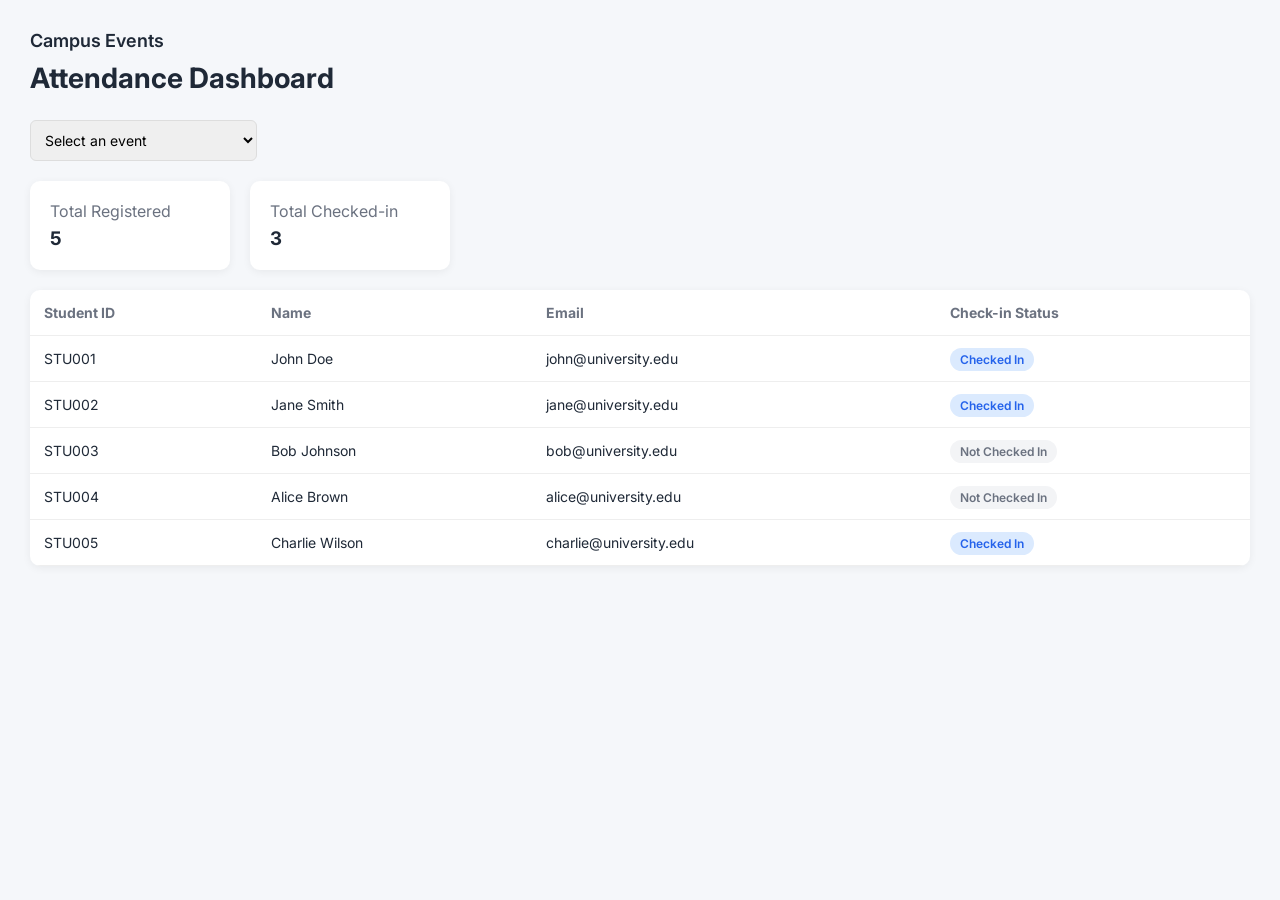
==== frontend/dashboard.html @ d7504936 "Move remaining frontend files into /frontend" ====
<!DOCTYPE html>
<html lang="en">
<head>
  <meta charset="UTF-8" />
  <meta name="viewport" content="width=device-width, initial-scale=1.0" />
  <title>Attendance Dashboard</title>

  <link href="https://fonts.googleapis.com/css2?family=Inter:wght@400;600&display=swap" rel="stylesheet">
  <link rel="stylesheet" href="style.css">
</head>
<body>

  <div class="header">
    <h1>Campus Events</h1>
    <h2>Attendance Dashboard</h2>
  </div>

  <!-- Event Selector -->
  <div class="dashboard-top">
    <select class="event-select">
      <option>Select an event</option>
      <option>Tech Talk: Introduction to AI</option>
      <option>Career Fair 2026</option>
      <option>Photography Workshop</option>
    </select>
  </div>

  <!-- Summary Cards -->
  <div class="summary-cards">
    <div class="summary-card">
      <p>Total Registered</p>
      <h3>5</h3>
    </div>
    <div class="summary-card">
      <p>Total Checked-in</p>
      <h3>3</h3>
    </div>
  </div>

  <!-- Attendance Table -->
  <div class="table-container">
    <table>
      <thead>
        <tr>
          <th>Student ID</th>
          <th>Name</th>
          <th>Email</th>
          <th>Check-in Status</th>
        </tr>
      </thead>
      <tbody>
        <tr>
          <td>STU001</td>
          <td>John Doe</td>
          <td>john@university.edu</td>
          <td><span class="status yes">Checked In</span></td>
        </tr>
        <tr>
          <td>STU002</td>
          <td>Jane Smith</td>
          <td>jane@university.edu</td>
          <td><span class="status yes">Checked In</span></td>
        </tr>
        <tr>
          <td>STU003</td>
          <td>Bob Johnson</td>
          <td>bob@university.edu</td>
          <td><span class="status no">Not Checked In</span></td>
        </tr>
        <tr>
          <td>STU004</td>
          <td>Alice Brown</td>
          <td>alice@university.edu</td>
          <td><span class="status no">Not Checked In</span></td>
        </tr>
        <tr>
          <td>STU005</td>
          <td>Charlie Wilson</td>
          <td>charlie@university.edu</td>
          <td><span class="status yes">Checked In</span></td>
        </tr>
      </tbody>
    </table>
  </div>

</body>
</html>
---- frontend/style.css ----
* {
  box-sizing: border-box;
  margin: 0;
  padding: 0;
  font-family: 'Inter', sans-serif;
}

body {
  background: #f5f7fa;
  padding: 30px;
  color: #1f2937;
}

/* Header */
.header h1 {
  font-size: 18px;
  font-weight: 600;
  margin-bottom: 10px;
}

.header h2 {
  font-size: 28px;
  margin-bottom: 25px;
}

/* Grid Layout */
.events-grid {
  display: grid;
  grid-template-columns: repeat(auto-fill, minmax(320px, 1fr));
  gap: 25px;
}

/* Cards */
.card {
  background: white;
  padding: 22px;
  border-radius: 10px;
  box-shadow: 0 2px 8px rgba(0,0,0,0.06);
  transition: 0.2s ease;
}

.card:hover {
  transform: translateY(-4px);
}

.card h3 {
  font-size: 18px;
  margin-bottom: 12px;
}

.card p {
  font-size: 14px;
  color: #6b7280;
  margin: 6px 0;
}

.card i {
  margin-right: 8px;
  color: #9ca3af;
}

/* Button */
.card button {
  margin-top: 15px;
  width: 100%;
  padding: 10px;
  border: none;
  border-radius: 6px;
  background: #2563eb;
  color: white;
  font-weight: 600;
  cursor: pointer;
  transition: 0.2s;
}

.card button:hover {
  background: #1d4ed8;
}
/* Registration Form */
.form-container {
  max-width: 420px;
  margin: 50px auto;
  background: white;
  padding: 30px;
  border-radius: 10px;
  box-shadow: 0 2px 10px rgba(0,0,0,0.08);
}

.form-container h2 {
  text-align: center;
  margin-bottom: 20px;
}

.form-container label {
  display: block;
  margin: 12px 0 6px;
  font-size: 14px;
}

.form-container input {
  width: 100%;
  padding: 10px;
  border: 1px solid #ddd;
  border-radius: 6px;
  font-size: 14px;
}

.submit-btn {
  margin-top: 18px;
  width: 100%;
  padding: 10px;
  border: none;
  border-radius: 6px;
  background: #2563eb;
  color: white;
  font-weight: 600;
  cursor: pointer;
}

.submit-btn:hover {
  background: #1d4ed8;
}
/* QR PAGE */
.qr-container {
  max-width: 500px;
  margin: 60px auto;
  background: white;
  padding: 40px 30px;
  border-radius: 12px;
  box-shadow: 0 2px 10px rgba(0,0,0,0.08);
  text-align: center;
}

.qr-box {
  width: 240px;
  height: 240px;
  margin: 0 auto 25px;
  border: 2px dashed #ccc;
  display: flex;
  align-items: center;
  justify-content: center;
  color: #999;
  font-weight: 600;
  border-radius: 8px;
}

.student-name {
  margin: 10px 0 5px;
  font-size: 20px;
}

.event-name {
  color: #6b7280;
  margin-bottom: 20px;
}

.back-btn {
  padding: 8px 16px;
  border: 1px solid #ddd;
  background: white;
  border-radius: 6px;
  cursor: pointer;
}
/* Dashboard */
.dashboard-top {
  margin: 20px 0;
}

.event-select {
  padding: 10px;
  border-radius: 6px;
  border: 1px solid #ddd;
  font-size: 14px;
}

/* Summary Cards */
.summary-cards {
  display: flex;
  gap: 20px;
  margin: 20px 0;
}

.summary-card {
  background: white;
  padding: 20px;
  border-radius: 10px;
  box-shadow: 0 2px 8px rgba(0,0,0,0.06);
  width: 200px;
}

.summary-card p {
  color: #6b7280;
  margin-bottom: 6px;
}

/* Table */
.table-container {
  background: white;
  border-radius: 10px;
  box-shadow: 0 2px 8px rgba(0,0,0,0.06);
  overflow-x: auto;
}

table {
  width: 100%;
  border-collapse: collapse;
}

th, td {
  padding: 14px;
  text-align: left;
  border-bottom: 1px solid #eee;
  font-size: 14px;
}

th {
  color: #6b7280;
}

.status {
  padding: 4px 10px;
  border-radius: 20px;
  font-size: 12px;
  font-weight: 600;
}

.status.yes {
  background: #dbeafe;
  color: #2563eb;
}

.status.no {
  background: #f3f4f6;
  color: #6b7280;
}
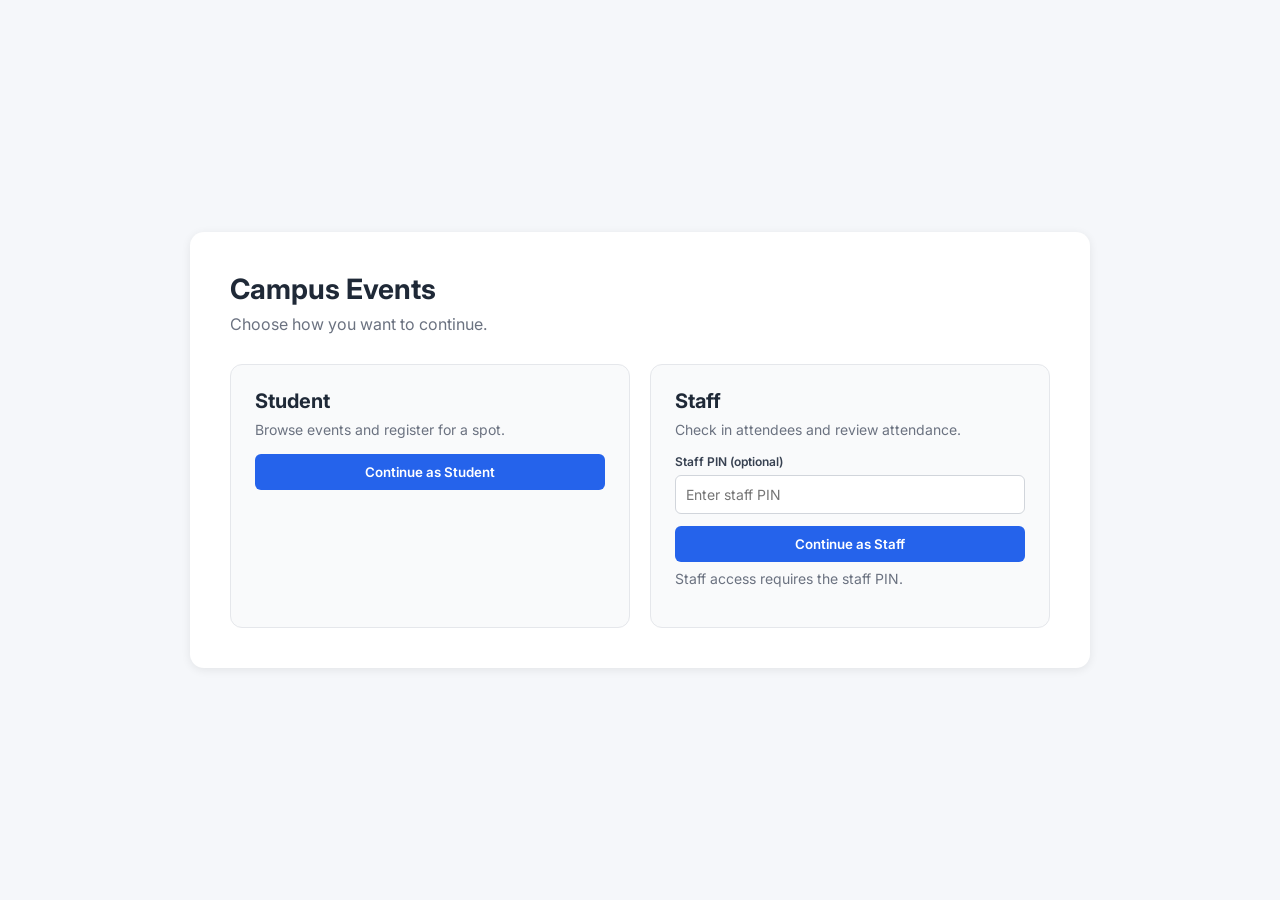
==== commit 0669d737: "feat: add frontend integration, checkin page, api.js, and new pages" ====
--- a/frontend/dashboard.html
+++ b/frontend/dashboard.html
@@ -7,81 +7,176 @@
 
   <link href="https://fonts.googleapis.com/css2?family=Inter:wght@400;600&display=swap" rel="stylesheet">
   <link rel="stylesheet" href="style.css">
+  <script src="api.js"></script>
+  <style>
+    .dashboard-container {
+      max-width: 1200px;
+      margin: 0 auto;
+    }
+    .back-link {
+      display: inline-block;
+      margin: 20px;
+      color: #2563eb;
+      text-decoration: none;
+      font-weight: 600;
+    }
+    .back-link:hover {
+      text-decoration: underline;
+    }
+  </style>
 </head>
 <body>
 
+  <a href="index.html" class="back-link">← Back to Home</a>
+
   <div class="header">
-    <h1>Campus Events</h1>
-    <h2>Attendance Dashboard</h2>
-  </div>
+    <div style="display: flex; justify-content: space-between; align-items: center; gap: 20px;">
+      <div>
+        <h1>Campus Events</h1>
+        <h2>Attendance Dashboard</h2>
+      </div>
+      <div style="display: flex; gap: 10px;">
+        <a href="checkin.html" class="dashboard-link">📱 Staff Check-In</a>
+        <a href="create_event.html" class="dashboard-link">➕ Create Event</a>
+      </div>
+    </div>
+  </div>
 
-  <!-- Event Selector -->
-  <div class="dashboard-top">
-    <select class="event-select">
-      <option>Select an event</option>
-      <option>Tech Talk: Introduction to AI</option>
-      <option>Career Fair 2026</option>
-      <option>Photography Workshop</option>
-    </select>
-  </div>
+  <div class="dashboard-container">
+    <!-- Event Selector -->
+    <div class="dashboard-top">
+      <select class="event-select" id="eventSelect" onchange="loadAttendanceData()">
+        <option value="">Select an event</option>
+      </select>
+    </div>
 
-  <!-- Summary Cards -->
-  <div class="summary-cards">
-    <div class="summary-card">
-      <p>Total Registered</p>
-      <h3>5</h3>
+    <!-- Summary Cards -->
+    <div class="summary-cards">
+      <div class="summary-card">
+        <p>Total Registered</p>
+        <h3 id="totalRegistered">0</h3>
+      </div>
+      <div class="summary-card">
+        <p>Total Checked-in</p>
+        <h3 id="totalCheckedIn">0</h3>
+      </div>
     </div>
-    <div class="summary-card">
-      <p>Total Checked-in</p>
-      <h3>3</h3>
+
+    <!-- Attendance Table -->
+    <div class="table-container">
+      <table>
+        <thead>
+          <tr>
+            <th>Student ID</th>
+            <th>Name</th>
+            <th>Email</th>
+            <th>Check-in Status</th>
+          </tr>
+        </thead>
+        <tbody id="attendanceTable">
+          <tr>
+            <td colspan="4" style="text-align: center; color: #9ca3af;">Select an event to view attendance</td>
+          </tr>
+        </tbody>
+      </table>
     </div>
   </div>
 
-  <!-- Attendance Table -->
-  <div class="table-container">
-    <table>
-      <thead>
-        <tr>
-          <th>Student ID</th>
-          <th>Name</th>
-          <th>Email</th>
-          <th>Check-in Status</th>
+<script>
+let allEvents = [];
+
+function requireStaffAuth() {
+    const staffAuthed = sessionStorage.getItem("staffAuthed");
+    if (staffAuthed !== "true") {
+        window.location.href = "index.html?staff=1";
+        return false;
+    }
+    return true;
+}
+
+async function initializeDashboard() {
+    await loadEventOptions();
+}
+
+async function loadEventOptions(selectedId = "") {
+    allEvents = await fetchEvents();
+    const eventSelect = document.getElementById('eventSelect');
+    eventSelect.innerHTML = '<option value="">Select an event</option>';
+
+    allEvents.forEach(event => {
+        const option = document.createElement('option');
+        option.value = event.id;
+        option.textContent = event.title;
+        eventSelect.appendChild(option);
+    });
+
+    if (selectedId) {
+        eventSelect.value = String(selectedId);
+    }
+}
+
+async function loadAttendanceData() {
+    const eventSelect = document.getElementById('eventSelect');
+    const selectedEventId = eventSelect.value;
+
+    if (!selectedEventId) {
+        document.getElementById('attendanceTable').innerHTML = `
+            <tr>
+                <td colspan="4" style="text-align: center; color: #9ca3af;">Select an event to view attendance</td>
+            </tr>
+        `;
+        document.getElementById('totalRegistered').textContent = '0';
+        document.getElementById('totalCheckedIn').textContent = '0';
+        return;
+    }
+
+    // Filter registrations and attendance for selected event
+    const registrations = await fetch(`${API_BASE_URL}/events/${selectedEventId}/registrations`, {
+        headers: getStaffHeaders(),
+    })
+        .then(r => r.ok ? r.json() : [])
+        .catch(() => []);
+
+    const totalRegistered = registrations.length;
+    const totalCheckedIn = registrations.filter(r => r.checked_in_at).length;
+
+    document.getElementById('totalRegistered').textContent = totalRegistered;
+    document.getElementById('totalCheckedIn').textContent = totalCheckedIn;
+
+    // Generate table rows
+    const tableBody = document.getElementById('attendanceTable');
+    
+    if (registrations.length === 0) {
+        tableBody.innerHTML = `
+            <tr>
+                <td colspan="4" style="text-align: center; color: #9ca3af;">No registrations for this event</td>
+            </tr>
+        `;
+        return;
+    }
+
+    tableBody.innerHTML = registrations.map(reg => `
+        <tr>
+            <td>${reg.student_id}</td>
+            <td>${reg.name}</td>
+            <td>${reg.email}</td>
+            <td>
+                <span class="status ${reg.checked_in_at ? 'yes' : 'no'}">
+                    ${reg.checked_in_at ? 'Checked In' : 'Not Checked In'}
+                </span>
+            </td>
         </tr>
-      </thead>
-      <tbody>
-        <tr>
-          <td>STU001</td>
-          <td>John Doe</td>
-          <td>john@university.edu</td>
-          <td><span class="status yes">Checked In</span></td>
-        </tr>
-        <tr>
-          <td>STU002</td>
-          <td>Jane Smith</td>
-          <td>jane@university.edu</td>
-          <td><span class="status yes">Checked In</span></td>
-        </tr>
-        <tr>
-          <td>STU003</td>
-          <td>Bob Johnson</td>
-          <td>bob@university.edu</td>
-          <td><span class="status no">Not Checked In</span></td>
-        </tr>
-        <tr>
-          <td>STU004</td>
-          <td>Alice Brown</td>
-          <td>alice@university.edu</td>
-          <td><span class="status no">Not Checked In</span></td>
-        </tr>
-        <tr>
-          <td>STU005</td>
-          <td>Charlie Wilson</td>
-          <td>charlie@university.edu</td>
-          <td><span class="status yes">Checked In</span></td>
-        </tr>
-      </tbody>
-    </table>
-  </div>
+    `).join('');
+}
+
+// Initialize when page loads
+document.addEventListener('DOMContentLoaded', () => {
+    if (!requireStaffAuth()) {
+        return;
+    }
+    initializeDashboard();
+});
+</script>
 
 </body>
 </html>
--- a/frontend/style.css
+++ b/frontend/style.css
@@ -21,6 +21,21 @@
 .header h2 {
   font-size: 28px;
   margin-bottom: 25px;
+}
+
+.dashboard-link {
+  display: inline-block;
+  padding: 8px 16px;
+  background: #2563eb;
+  color: white;
+  text-decoration: none;
+  border-radius: 6px;
+  font-weight: 600;
+  transition: 0.2s;
+}
+
+.dashboard-link:hover {
+  background: #1d4ed8;
 }
 
 /* Grid Layout */
@@ -188,13 +203,69 @@
   width: 200px;
 }
 
-.summary-card p {
-  color: #6b7280;
-  margin-bottom: 6px;
-}
-
-/* Table */
-.table-container {
+.summary-card p {
+  color: #6b7280;
+  margin-bottom: 6px;
+}
+
+.create-event-card {
+  background: white;
+  padding: 24px;
+  border-radius: 12px;
+  box-shadow: 0 2px 8px rgba(0,0,0,0.06);
+  margin: 20px 0 30px;
+}
+
+.create-event-card h3 {
+  margin-bottom: 16px;
+  font-size: 18px;
+}
+
+.create-event-grid {
+  display: grid;
+  grid-template-columns: repeat(auto-fit, minmax(200px, 1fr));
+  gap: 16px;
+  margin-bottom: 16px;
+}
+
+.create-event-card .form-group label {
+  display: block;
+  margin-bottom: 6px;
+  font-size: 14px;
+  font-weight: 600;
+  color: #374151;
+}
+
+.create-event-card .form-group input {
+  width: 100%;
+  padding: 10px;
+  border: 1px solid #d1d5db;
+  border-radius: 6px;
+  font-size: 14px;
+  box-sizing: border-box;
+}
+
+.create-event-message {
+  margin-top: 12px;
+  font-size: 13px;
+  min-height: 16px;
+}
+
+.create-event-message.success {
+  color: #166534;
+}
+
+.create-event-message.error {
+  color: #dc2626;
+}
+
+.create-event-btn {
+  width: auto;
+  padding: 10px 20px;
+}
+
+/* Table */
+.table-container {
   background: white;
   border-radius: 10px;
   box-shadow: 0 2px 8px rgba(0,0,0,0.06);
@@ -217,12 +288,104 @@
   color: #6b7280;
 }
 
-.status {
-  padding: 4px 10px;
-  border-radius: 20px;
-  font-size: 12px;
-  font-weight: 600;
-}
+.status {
+  padding: 4px 10px;
+  border-radius: 20px;
+  font-size: 12px;
+  font-weight: 600;
+}
+
+/* Landing Page */
+.landing-wrap {
+  min-height: calc(100vh - 60px);
+  display: flex;
+  align-items: center;
+  justify-content: center;
+}
+
+.landing-card {
+  width: 100%;
+  max-width: 900px;
+  background: white;
+  padding: 40px;
+  border-radius: 14px;
+  box-shadow: 0 2px 10px rgba(0,0,0,0.08);
+}
+
+.landing-card h1 {
+  font-size: 28px;
+  margin-bottom: 8px;
+}
+
+.landing-subtitle {
+  color: #6b7280;
+  margin-bottom: 30px;
+}
+
+.role-grid {
+  display: grid;
+  grid-template-columns: repeat(auto-fit, minmax(240px, 1fr));
+  gap: 20px;
+}
+
+.role-card {
+  background: #f9fafb;
+  border: 1px solid #e5e7eb;
+  border-radius: 12px;
+  padding: 24px;
+}
+
+.role-card h2 {
+  font-size: 20px;
+  margin-bottom: 8px;
+}
+
+.role-card p {
+  color: #6b7280;
+  font-size: 14px;
+  margin-bottom: 16px;
+}
+
+.role-label {
+  display: block;
+  font-size: 12px;
+  font-weight: 600;
+  color: #374151;
+  margin-bottom: 6px;
+}
+
+.pin-input {
+  width: 100%;
+  padding: 10px;
+  border: 1px solid #d1d5db;
+  border-radius: 6px;
+  font-size: 14px;
+  margin-bottom: 12px;
+  background: white;
+}
+
+.primary-btn {
+  width: 100%;
+  padding: 10px 12px;
+  border: none;
+  border-radius: 6px;
+  background: #2563eb;
+  color: white;
+  font-weight: 600;
+  cursor: pointer;
+  transition: background 0.2s;
+}
+
+.primary-btn:hover {
+  background: #1d4ed8;
+}
+
+.pin-error {
+  color: #dc2626;
+  font-size: 12px;
+  min-height: 16px;
+  margin-top: 8px;
+}
 
 .status.yes {
   background: #dbeafe;
